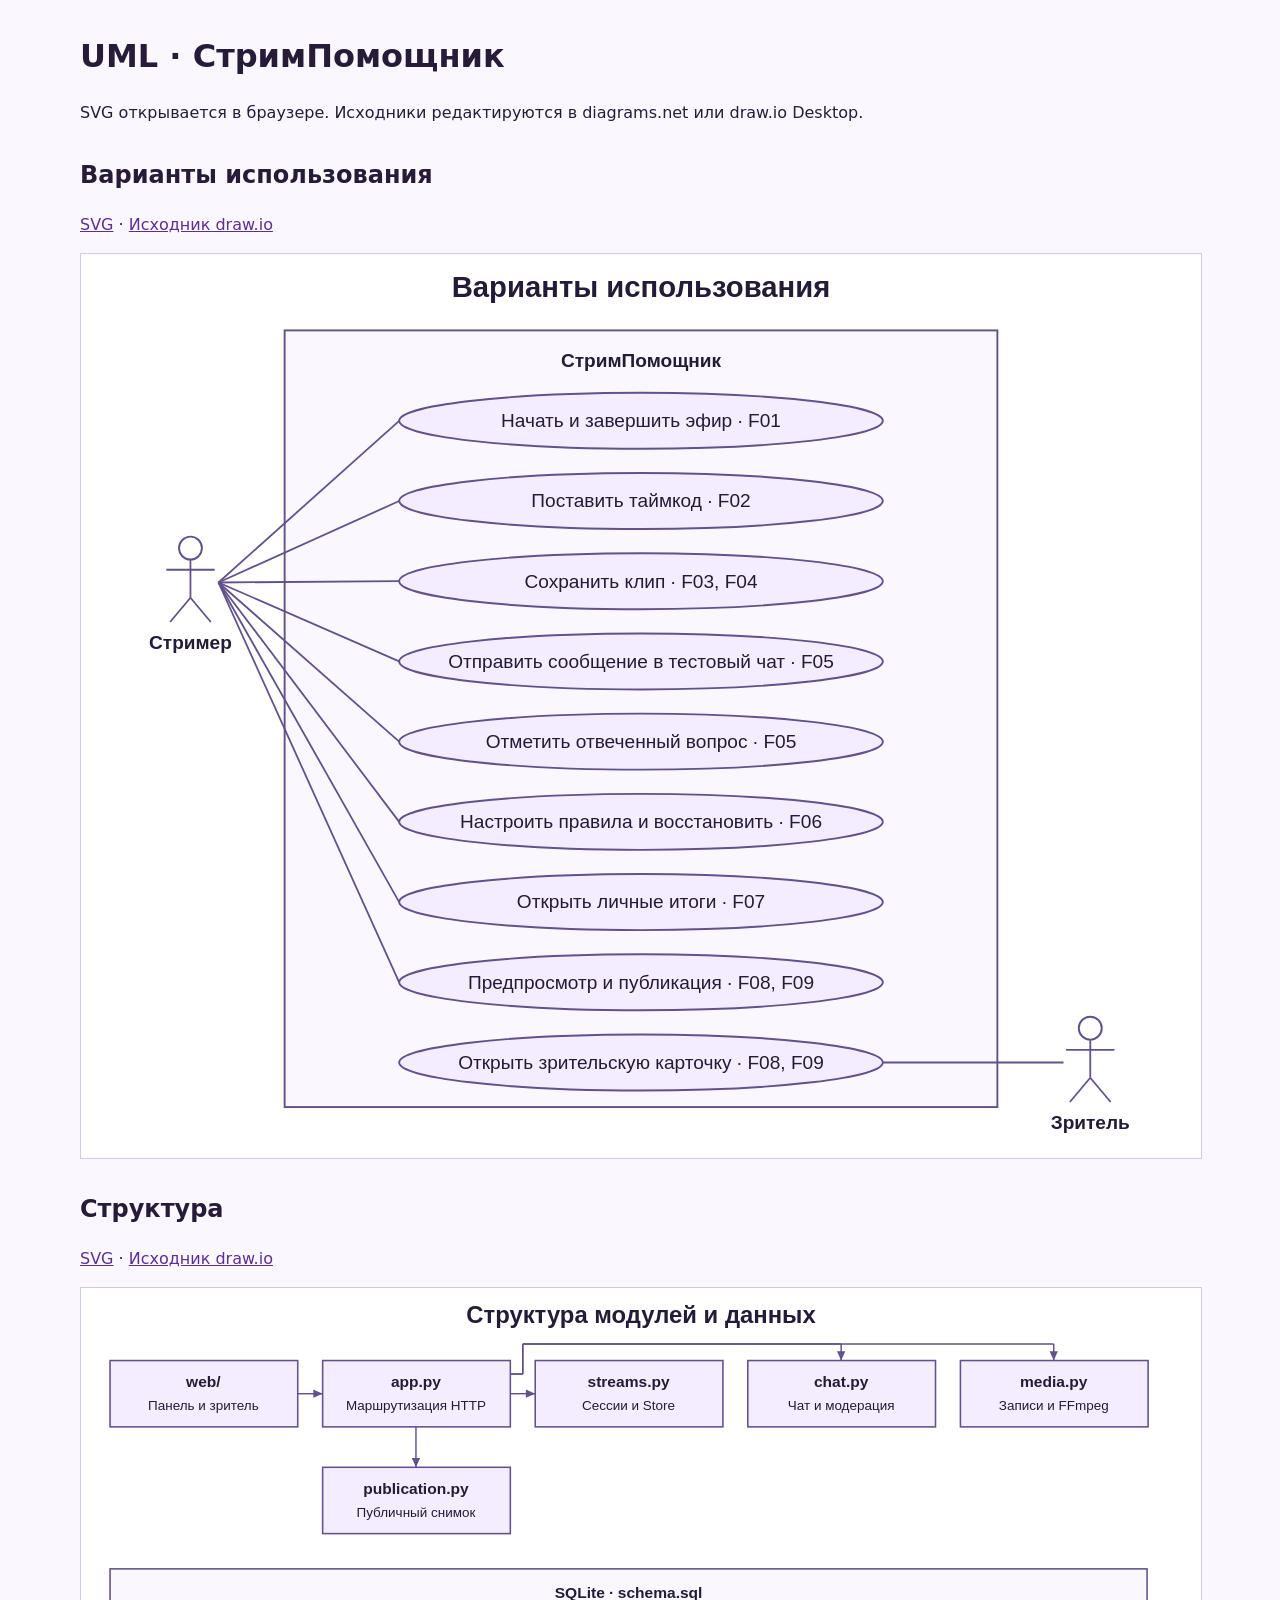
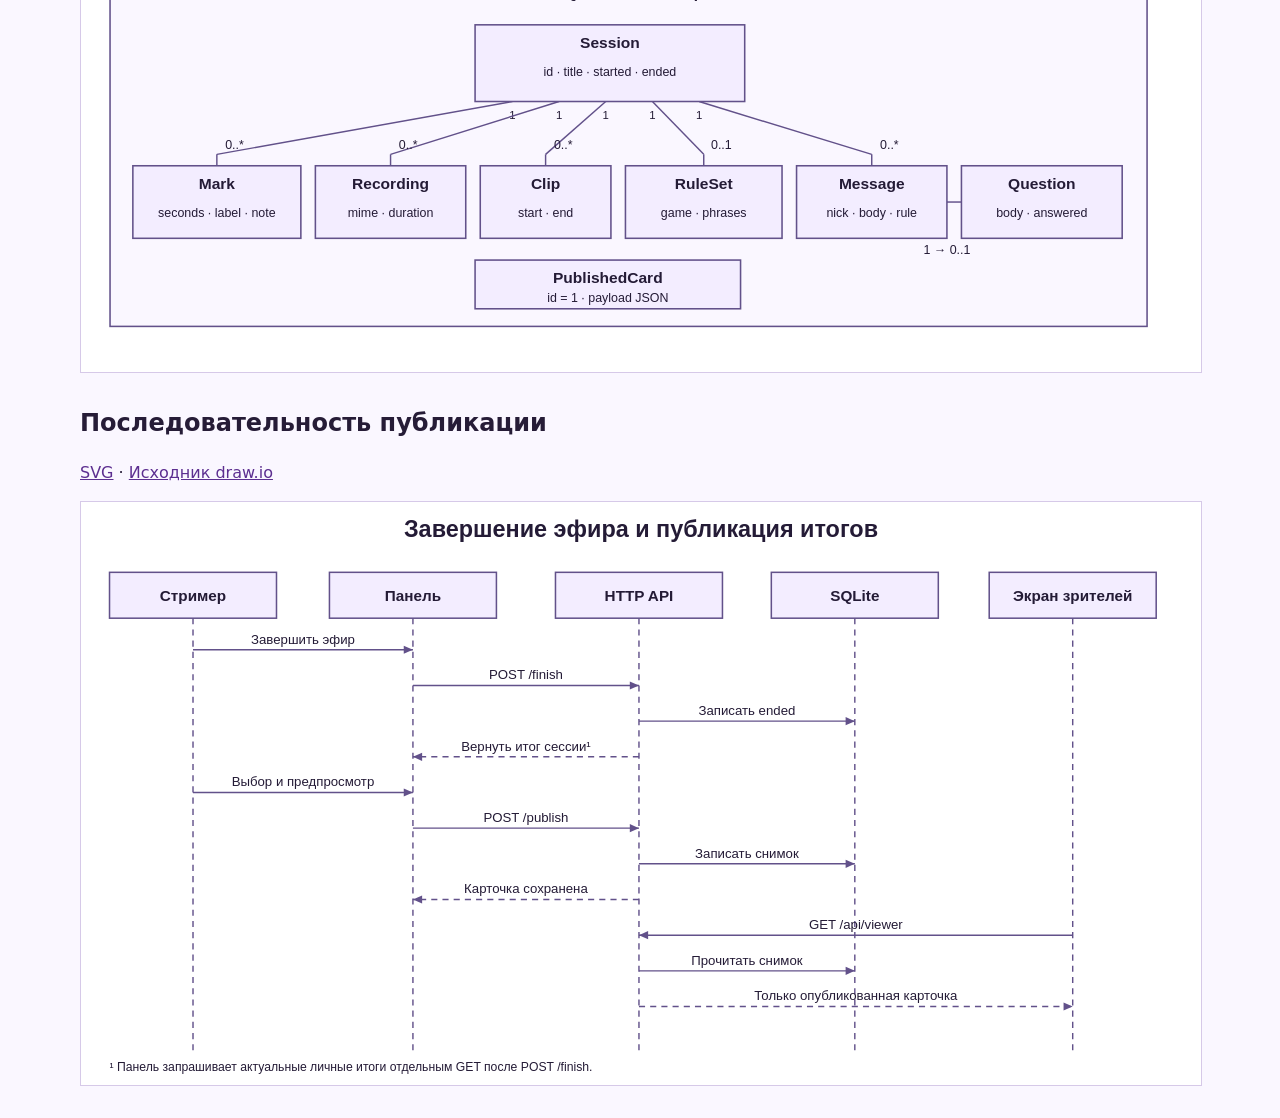
==== docs/uml/index.html @ bb5c4eb9 "Document the ten-week project and record browser acceptance checks" ====
<!doctype html>
<html lang="ru"><head><meta charset="utf-8"><meta name="viewport" content="width=device-width, initial-scale=1">
<title>UML · СтримПомощник</title>
<style>body{max-width:70rem;margin:2rem auto;padding:0 1rem;font:16px/1.5 system-ui;color:#261c37;background:#faf7ff}section{margin:2rem 0}img{display:block;width:100%;height:auto;border:1px solid #d6c9e8;background:white}a{color:#5c2e90}</style>
</head><body><h1>UML · СтримПомощник</h1>
<p>SVG открывается в браузере. Исходники редактируются в diagrams.net или draw.io Desktop.</p>
<section><h2>Варианты использования</h2><p><a href="use-cases.svg">SVG</a> · <a href="use-cases.drawio" download>Исходник draw.io</a></p><img src="use-cases.svg" alt="Роли стримера и зрителя и связанные сценарии"></section>
<section><h2>Структура</h2><p><a href="structure.svg">SVG</a> · <a href="structure.drawio" download>Исходник draw.io</a></p><img src="structure.svg" alt="Модули проекта, таблицы и связи данных"></section>
<section><h2>Последовательность публикации</h2><p><a href="publication.svg">SVG</a> · <a href="publication.drawio" download>Исходник draw.io</a></p><img src="publication.svg" alt="Обмен сообщениями при завершении эфира и публикации карточки"></section>
</body></html>
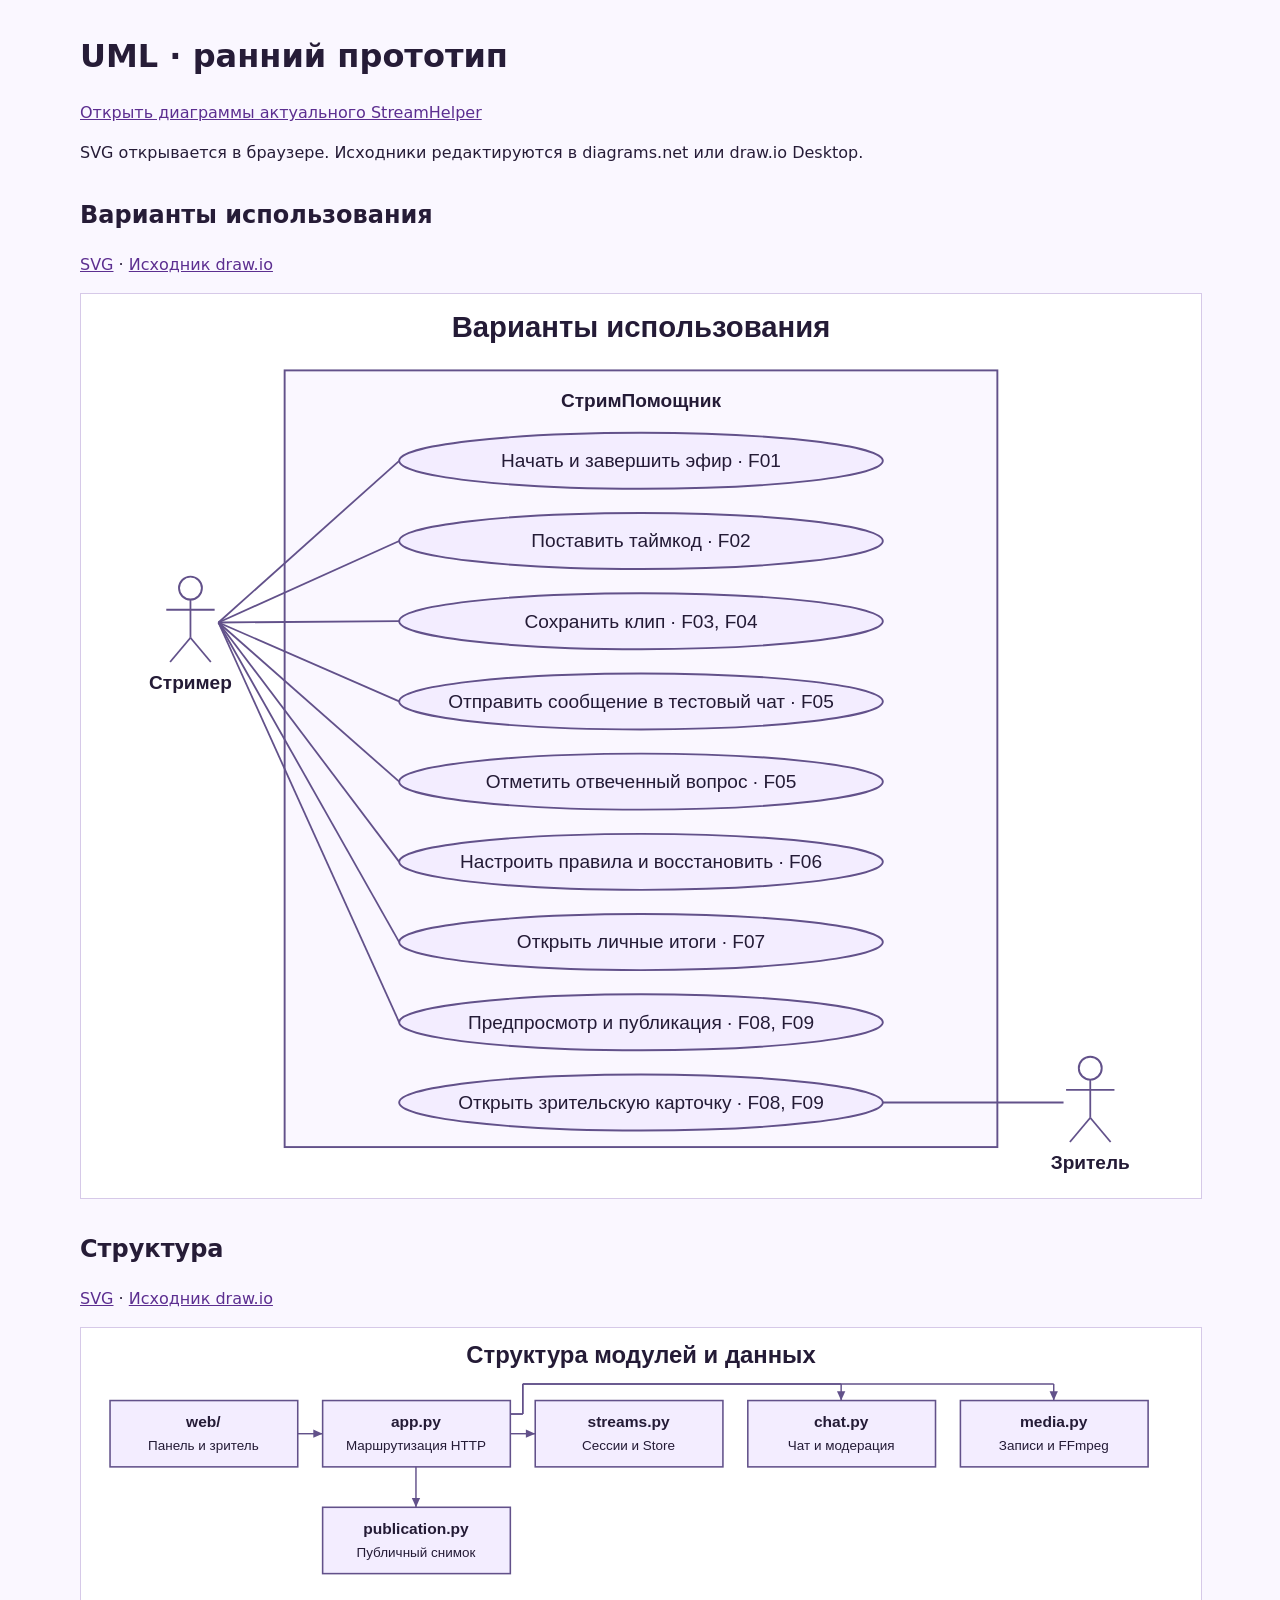
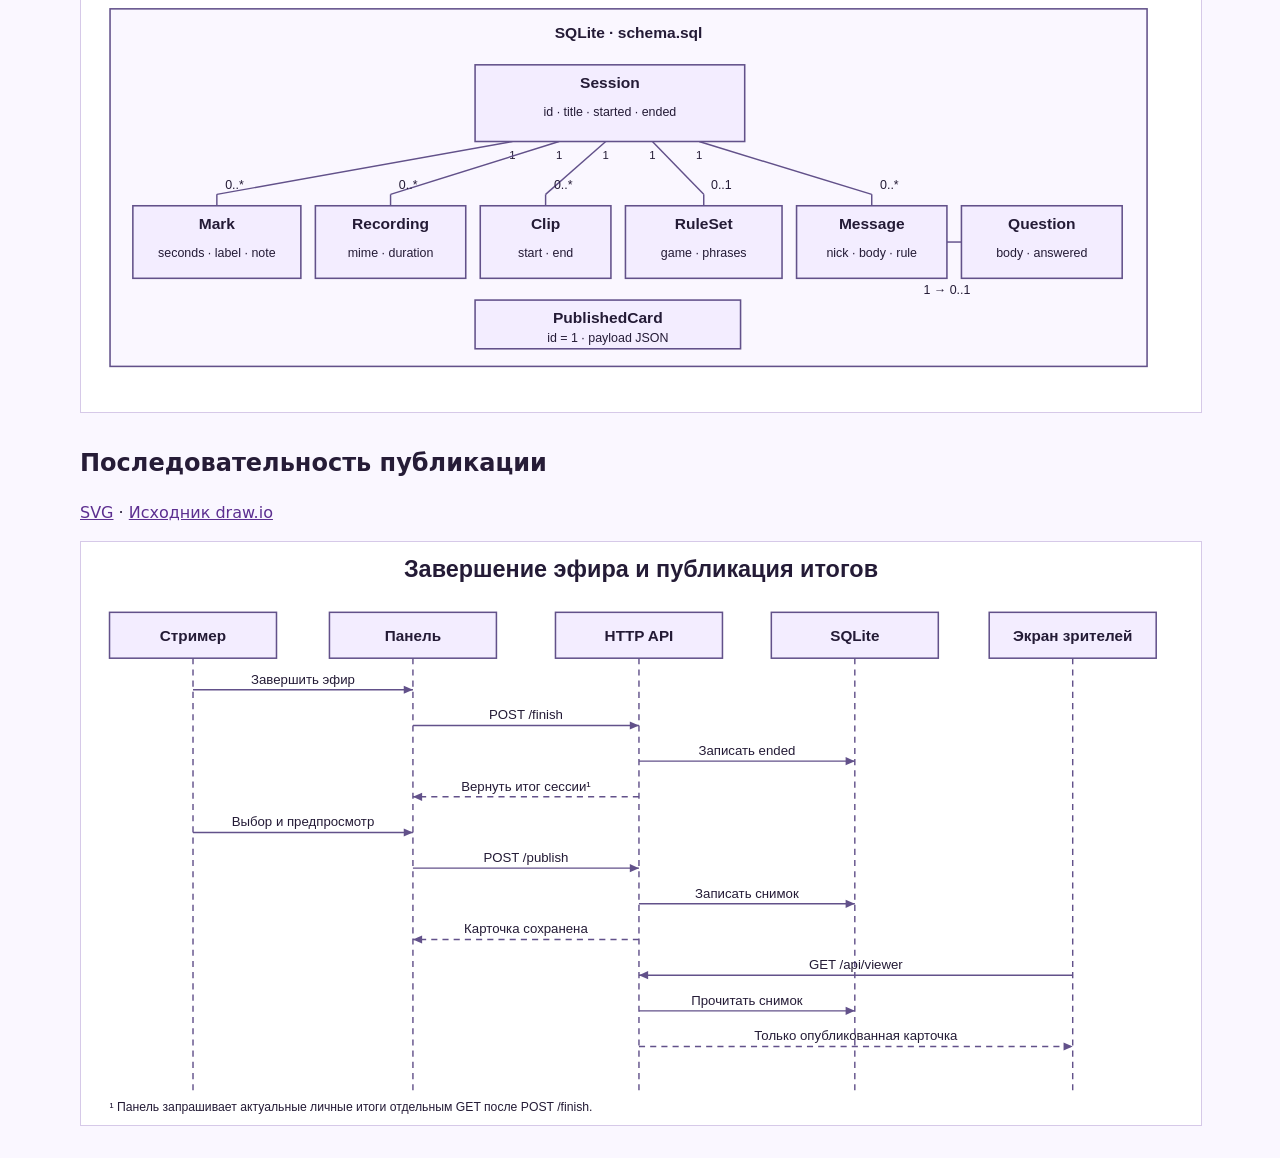
==== commit 520ca450: "Update the ten-week report and UML for current StreamHelper" ====
--- a/docs/uml/index.html
+++ b/docs/uml/index.html
@@ -2,7 +2,8 @@
 <html lang="ru"><head><meta charset="utf-8"><meta name="viewport" content="width=device-width, initial-scale=1">
 <title>UML · СтримПомощник</title>
 <style>body{max-width:70rem;margin:2rem auto;padding:0 1rem;font:16px/1.5 system-ui;color:#261c37;background:#faf7ff}section{margin:2rem 0}img{display:block;width:100%;height:auto;border:1px solid #d6c9e8;background:white}a{color:#5c2e90}</style>
-</head><body><h1>UML · СтримПомощник</h1>
+</head><body><h1>UML · ранний прототип</h1>
+<p><a href="current.html">Открыть диаграммы актуального StreamHelper</a></p>
 <p>SVG открывается в браузере. Исходники редактируются в diagrams.net или draw.io Desktop.</p>
 <section><h2>Варианты использования</h2><p><a href="use-cases.svg">SVG</a> · <a href="use-cases.drawio" download>Исходник draw.io</a></p><img src="use-cases.svg" alt="Роли стримера и зрителя и связанные сценарии"></section>
 <section><h2>Структура</h2><p><a href="structure.svg">SVG</a> · <a href="structure.drawio" download>Исходник draw.io</a></p><img src="structure.svg" alt="Модули проекта, таблицы и связи данных"></section>
